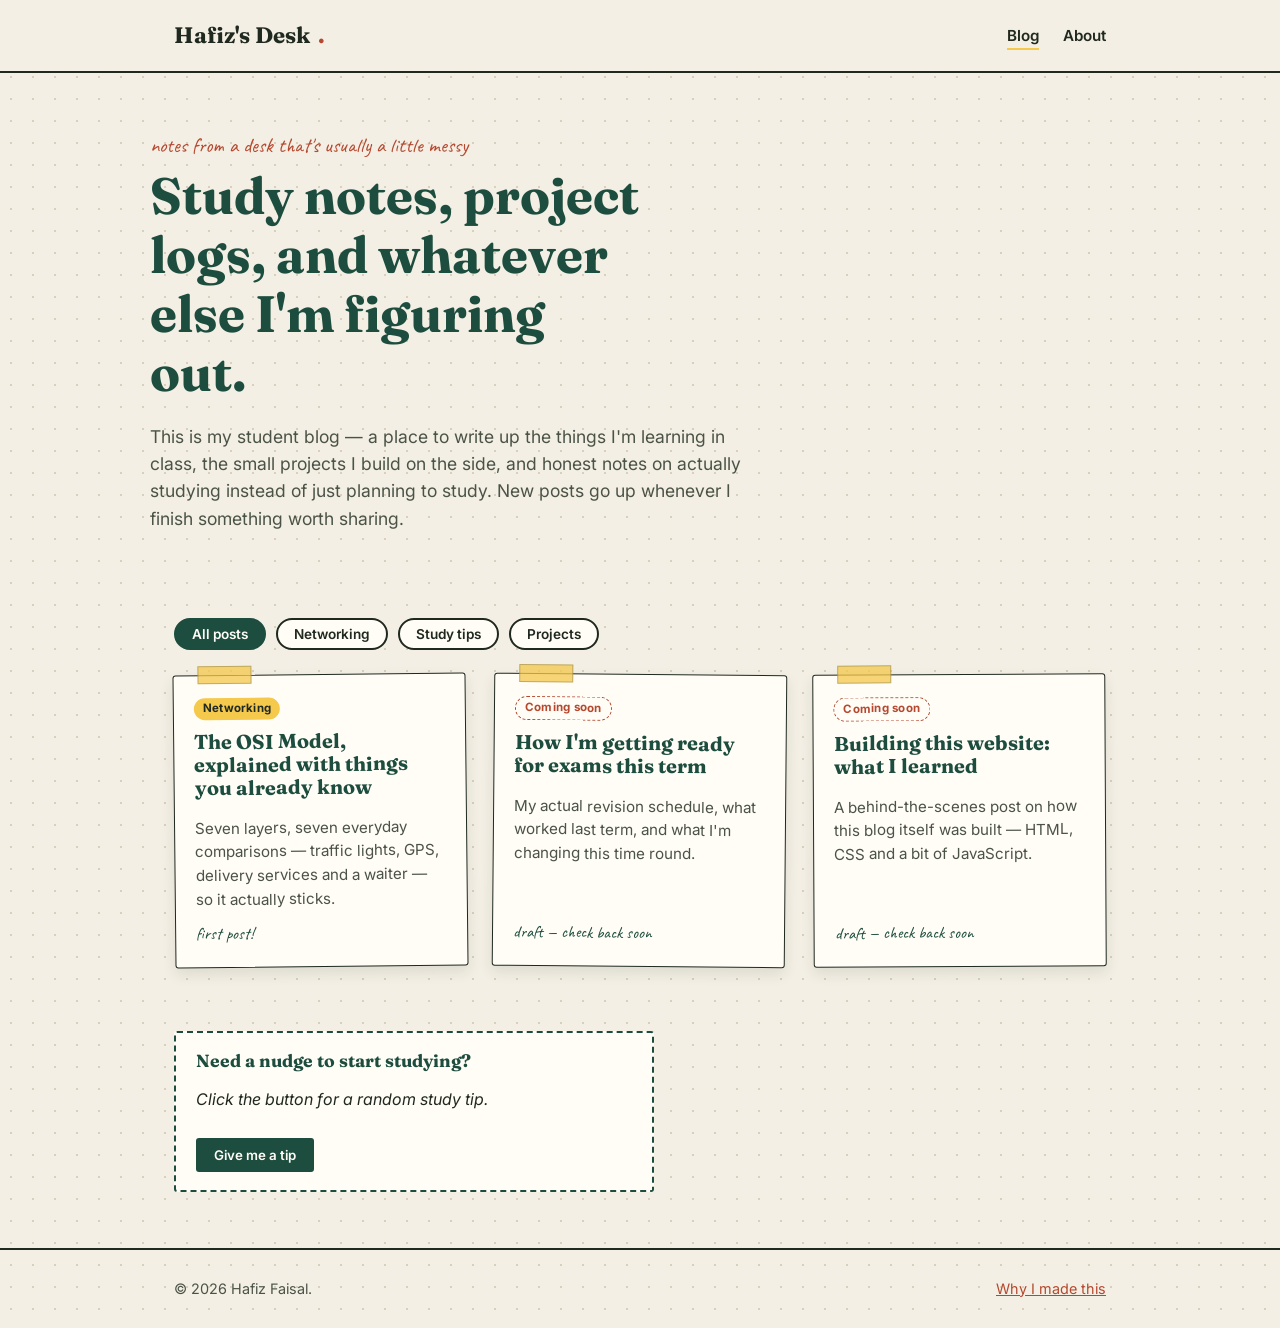
==== index.html @ 6e6094e4 "Initial commit" ====
<!DOCTYPE html>
<html lang="en">
<head>
  <meta charset="UTF-8">
  <meta name="viewport" content="width=device-width, initial-scale=1.0">
  <title>Hafiz's Desk — a student's study & project blog</title>
  <meta name="description" content="Study notes, project logs, and student life from Hafiz Faisal.">
  <link rel="stylesheet" href="style.css">
</head>
<body>

  <header class="site-header">
    <div class="wrap">
      <a href="index.html" class="brand">Hafiz's Desk<span class="dot">.</span></a>
      <nav class="site-nav">
        <ul>
          <li><a href="index.html" class="active">Blog</a></li>
          <li><a href="about.html">About</a></li>
        </ul>
      </nav>
    </div>
  </header>

  <main>
    <section class="hero wrap">
      <span class="kicker">notes from a desk that's usually a little messy</span>
      <h1>Study notes, project logs, and whatever else I'm figuring out.</h1>
      <p class="lede">
        This is my student blog — a place to write up the things I'm learning in
        class, the small projects I build on the side, and honest notes on
        actually studying instead of just planning to study. New posts go up
        whenever I finish something worth sharing.
      </p>
    </section>

    <section class="wrap">
      <!-- Category filter: pure JS, no framework. Good first DOM project. -->
      <div class="filters" id="filters">
        <button class="active" data-filter="all">All posts</button>
        <button data-filter="networking">Networking</button>
        <button data-filter="study-tips">Study tips</button>
        <button data-filter="projects">Projects</button>
      </div>

      <div class="post-grid" id="post-grid">

        <a class="card" href="posts/osi-model.html" data-category="networking">
          <span class="tape"></span>
          <span class="tag">Networking</span>
          <h3>The OSI Model, explained with things you already know</h3>
          <p>Seven layers, seven everyday comparisons — traffic lights, GPS,
             delivery services and a waiter — so it actually sticks.</p>
          <span class="meta">first post!</span>
        </a>

        <a class="card" href="#" data-category="study-tips" aria-disabled="true">
          <span class="tape"></span>
          <span class="tag draft">Coming soon</span>
          <h3>How I'm getting ready for exams this term</h3>
          <p>My actual revision schedule, what worked last term, and what I'm
             changing this time round.</p>
          <span class="meta">draft — check back soon</span>
        </a>

        <a class="card" href="#" data-category="projects" aria-disabled="true">
          <span class="tape"></span>
          <span class="tag draft">Coming soon</span>
          <h3>Building this website: what I learned</h3>
          <p>A behind-the-scenes post on how this blog itself was built —
             HTML, CSS and a bit of JavaScript.</p>
          <span class="meta">draft — check back soon</span>
        </a>

      </div>

      <!-- A small interactive widget so the homepage does something,
           not just lists links. Teaches arrays + Math.random in script.js -->
      <div class="desk-widget">
        <h3>Need a nudge to start studying?</h3>
        <p id="tip-text">Click the button for a random study tip.</p>
        <button id="tip-btn" type="button">Give me a tip</button>
      </div>
    </section>
  </main>

  <footer class="site-footer">
    <div class="wrap">
      <span>&copy; 2026 Hafiz Faisal.</span>
      <span><a href="about.html">Why I made this</a></span>
    </div>
  </footer>

  <script src="script.js"></script>
</body>
</html>
---- style.css ----
/* ============================================================
   Hafiz's Desk — shared styles
   Design idea: a study desk / corkboard. Posts look like index
   cards pinned up, headings use a characterful serif (Fraunces),
   body text is a clean sans (Inter), and small handwritten notes
   use Caveat for that "scribbled in the margin" feeling.
   ============================================================ */

@import url('https://fonts.googleapis.com/css2?family=Fraunces:opsz,wght@9..144,400;9..144,600;9..144,700&family=Inter:wght@400;500;600;700&family=Caveat:wght@600;700&display=swap');

:root{
  /* -- color tokens -- */
  --paper:      #f3efe4;   /* desk / page background */
  --card:       #fffdf6;   /* index card background */
  --ink:        #20291f;   /* near-black, warm dark green-grey for text */
  --ink-soft:   #4b5347;   /* secondary text */
  --pine:       #1d4d3f;   /* deep chalkboard green — headings, nav */
  --highlight:  #f4c94c;   /* highlighter yellow — accents, tags */
  --pencil:     #b5482f;   /* pencil-red — corrections, small emphasis */
  --line:       #d8d0bb;   /* hairline / dashed tape color */

  --radius: 3px;
  --shadow: 0 6px 14px rgba(32, 41, 31, 0.10);
}

*{ box-sizing: border-box; }

html{ scroll-behavior: smooth; }

body{
  margin: 0;
  background: var(--paper);
  color: var(--ink);
  font-family: 'Inter', sans-serif;
  line-height: 1.55;
  /* faint dot-grid, like graph paper on a desk */
  background-image: radial-gradient(var(--line) 1px, transparent 1px);
  background-size: 22px 22px;
}

h1, h2, h3{
  font-family: 'Fraunces', serif;
  color: var(--pine);
  margin: 0 0 0.4em 0;
  line-height: 1.15;
}

a{ color: var(--pencil); }
a:focus-visible, button:focus-visible{
  outline: 3px solid var(--pine);
  outline-offset: 2px;
}

.wrap{
  max-width: 980px;
  margin: 0 auto;
  padding: 0 24px;
}

/* ---------------- header / nav ---------------- */

.site-header{
  border-bottom: 2px solid var(--ink);
  background: var(--paper);
}

.site-header .wrap{
  display: flex;
  align-items: center;
  justify-content: space-between;
  padding-top: 18px;
  padding-bottom: 18px;
  gap: 16px;
}

.brand{
  font-family: 'Fraunces', serif;
  font-weight: 700;
  font-size: 1.4rem;
  color: var(--ink);
  text-decoration: none;
  display: flex;
  align-items: baseline;
  gap: 8px;
}

.brand .dot{ color: var(--pencil); }

nav.site-nav ul{
  list-style: none;
  display: flex;
  gap: 24px;
  margin: 0;
  padding: 0;
}

nav.site-nav a{
  color: var(--ink);
  text-decoration: none;
  font-weight: 600;
  font-size: 0.95rem;
  padding-bottom: 3px;
  border-bottom: 2px solid transparent;
}

nav.site-nav a:hover,
nav.site-nav a.active{
  border-bottom-color: var(--highlight);
}

/* ---------------- hero ---------------- */

.hero{
  padding: 56px 0 40px;
}

.hero .kicker{
  font-family: 'Caveat', cursive;
  font-size: 1.3rem;
  color: var(--pencil);
  display: block;
  margin-bottom: 6px;
}

.hero h1{
  font-size: clamp(2.2rem, 5vw, 3.2rem);
  max-width: 14ch;
}

.hero p.lede{
  max-width: 56ch;
  font-size: 1.1rem;
  color: var(--ink-soft);
}

/* ---------------- category filter ---------------- */

.filters{
  display: flex;
  flex-wrap: wrap;
  gap: 10px;
  margin: 28px 0 8px;
}

.filters button{
  font-family: 'Inter', sans-serif;
  font-weight: 600;
  font-size: 0.85rem;
  background: var(--card);
  border: 2px solid var(--ink);
  border-radius: 999px;
  padding: 6px 16px;
  cursor: pointer;
  color: var(--ink);
}

.filters button.active{
  background: var(--pine);
  border-color: var(--pine);
  color: var(--card);
}

/* ---------------- post grid / index cards ---------------- */

.post-grid{
  display: grid;
  grid-template-columns: repeat(auto-fill, minmax(260px, 1fr));
  gap: 26px;
  margin: 24px 0 64px;
}

.card{
  position: relative;
  background: var(--card);
  border: 1px solid var(--ink);
  border-radius: var(--radius);
  box-shadow: var(--shadow);
  padding: 22px 20px 20px;
  display: flex;
  flex-direction: column;
  gap: 10px;
  text-decoration: none;
  color: var(--ink);
}

/* little bit of "pinned to the board" tilt on alternating cards */
.post-grid .card:nth-child(3n+1){ transform: rotate(-0.6deg); }
.post-grid .card:nth-child(3n+2){ transform: rotate(0.5deg); }
.post-grid .card:nth-child(3n+3){ transform: rotate(-0.3deg); }
.card:hover{ transform: rotate(0deg) translateY(-2px); transition: transform 0.15s ease; }

.card .tape{
  position: absolute;
  top: -10px;
  left: 24px;
  width: 54px;
  height: 18px;
  background: rgba(244, 201, 76, 0.75);
  border: 1px solid rgba(32,41,31,0.25);
}

.tag{
  align-self: flex-start;
  font-size: 0.72rem;
  font-weight: 700;
  letter-spacing: 0.02em;
  background: var(--highlight);
  color: var(--ink);
  padding: 2px 9px;
  border-radius: 999px;
}

.tag.draft{ background: transparent; border: 1.5px dashed var(--pencil); color: var(--pencil); }

.card h3{ font-size: 1.25rem; }

.card p{ color: var(--ink-soft); font-size: 0.95rem; margin: 0; }

.card .meta{
  font-family: 'Caveat', cursive;
  font-size: 1.05rem;
  color: var(--pine);
  margin-top: auto;
}

/* ---------------- sidebar / study-tip widget ---------------- */

.desk-widget{
  border: 2px dashed var(--pine);
  border-radius: var(--radius);
  padding: 18px 20px;
  background: var(--card);
  max-width: 480px;
  margin-bottom: 56px;
}

.desk-widget h3{ font-size: 1.1rem; margin-bottom: 8px; }

.desk-widget button{
  margin-top: 10px;
  background: var(--pine);
  color: var(--card);
  border: none;
  font-weight: 600;
  padding: 9px 18px;
  border-radius: var(--radius);
  cursor: pointer;
  font-family: 'Inter', sans-serif;
}

.desk-widget button:hover{ background: var(--ink); }

#tip-text{ font-style: italic; }

/* ---------------- article page ---------------- */

.progress-bar{
  position: fixed;
  top: 0; left: 0;
  height: 4px;
  background: var(--pencil);
  width: 0%;
  z-index: 50;
}

article.post{ padding: 44px 0 70px; }

article.post .eyebrow{
  font-family: 'Caveat', cursive;
  color: var(--pencil);
  font-size: 1.2rem;
}

article.post h1{ font-size: clamp(2rem, 4.5vw, 2.7rem); max-width: 20ch; }

.layer-list{
  list-style: none;
  margin: 36px 0;
  padding: 0;
  border-left: 3px solid var(--pine);
}

.layer-list li{
  position: relative;
  padding: 4px 0 30px 30px;
}

.layer-list li .num{
  position: absolute;
  left: -19px;
  top: 2px;
  width: 34px;
  height: 34px;
  border-radius: 50%;
  background: var(--pine);
  color: var(--card);
  font-family: 'Fraunces', serif;
  font-weight: 700;
  display: flex;
  align-items: center;
  justify-content: center;
}

.layer-list h2{ font-size: 1.3rem; margin-bottom: 6px; }

.example{
  background: var(--card);
  border-left: 4px solid var(--highlight);
  padding: 10px 16px;
  margin-top: 8px;
  font-size: 0.95rem;
}

.mnemonic{
  border: 2px solid var(--ink);
  border-radius: var(--radius);
  padding: 20px 22px;
  margin: 40px 0;
}

.mnemonic button{
  background: var(--highlight);
  border: 2px solid var(--ink);
  border-radius: var(--radius);
  padding: 8px 16px;
  font-weight: 700;
  cursor: pointer;
}

#mnemonic-answer{ margin-top: 14px; font-family: 'Caveat', cursive; font-size: 1.4rem; display: none; }

/* ---------------- footer ---------------- */

footer.site-footer{
  border-top: 2px solid var(--ink);
  padding: 28px 0;
  font-size: 0.9rem;
  color: var(--ink-soft);
}

footer.site-footer .wrap{
  display: flex;
  justify-content: space-between;
  flex-wrap: wrap;
  gap: 10px;
}

/* ---------------- accessibility: respect reduced motion ---------------- */
@media (prefers-reduced-motion: reduce){
  html{ scroll-behavior: auto; }
  .card, .card:hover{ transition: none !important; }
}

/* ---------------- small screens ---------------- */
@media (max-width: 640px){
  .site-header .wrap{ flex-direction: column; align-items: flex-start; gap: 10px; }
  nav.site-nav ul{ gap: 16px; flex-wrap: wrap; }
  .post-grid .card{ transform: none !important; }
}
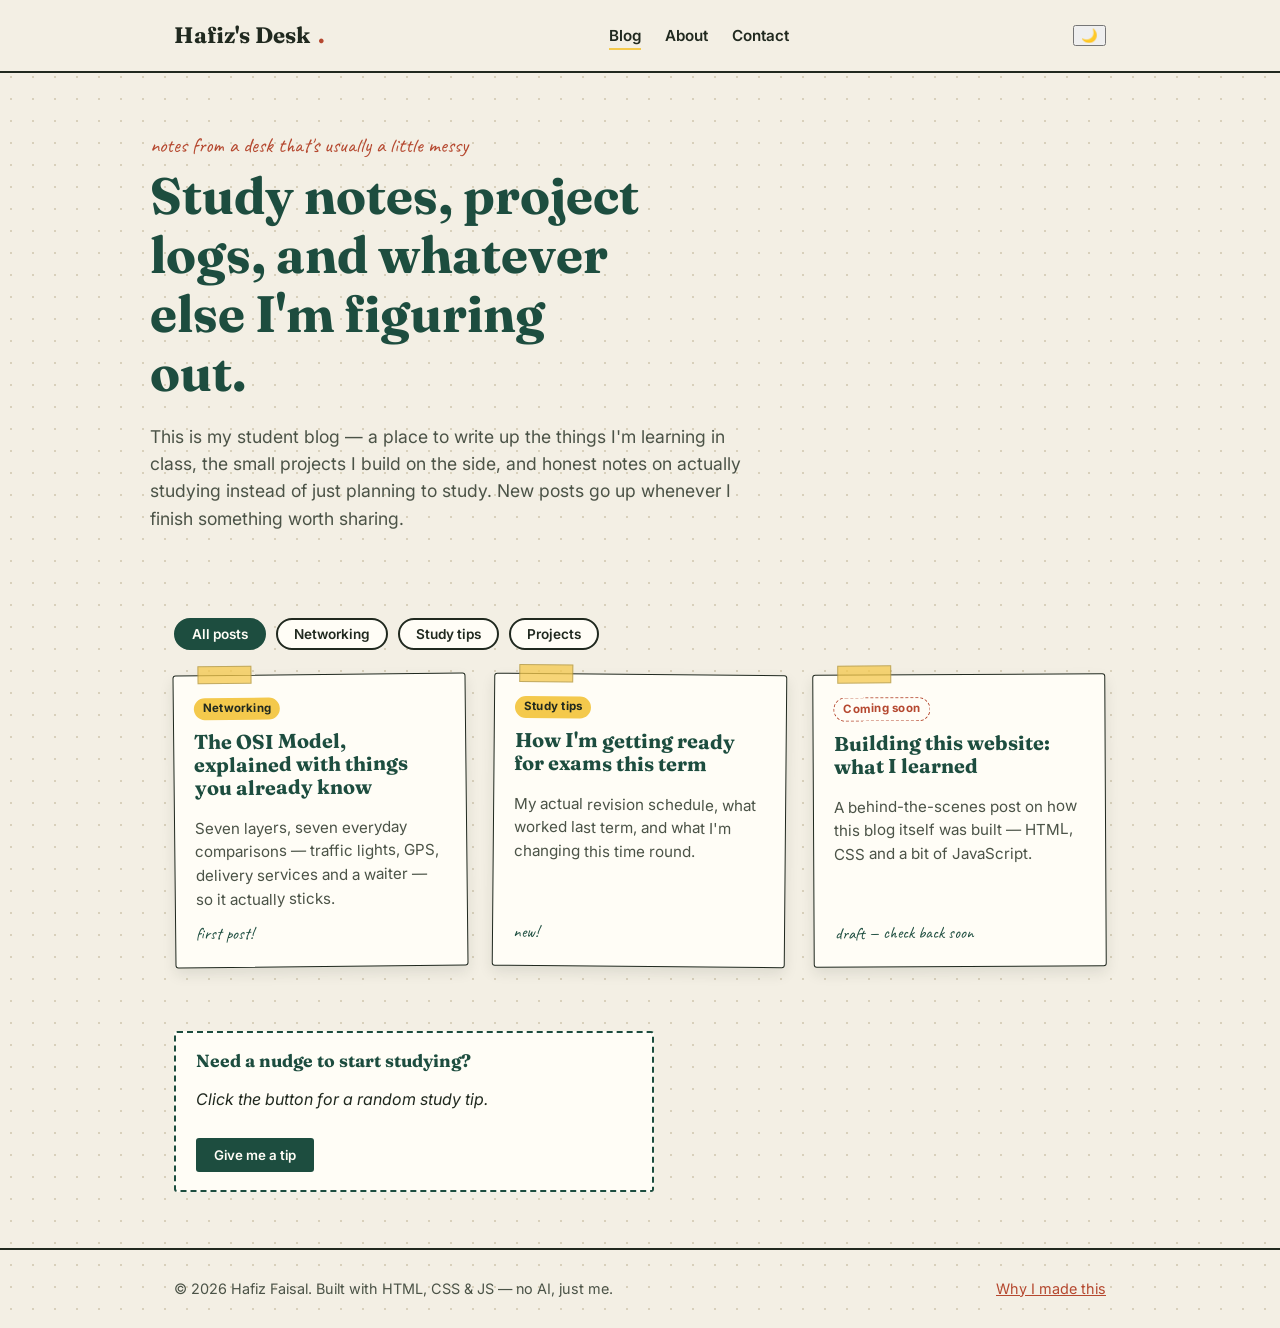
==== commit 2fede9bf: "update index.html" ====
--- a/index.html
+++ b/index.html
@@ -16,8 +16,10 @@
         <ul>
           <li><a href="index.html" class="active">Blog</a></li>
           <li><a href="about.html">About</a></li>
+          <li><a href="contact.html">Contact</a></li>
         </ul>
       </nav>
+      <button id="theme-toggle" type="button" aria-label="Toggle dark mode">🌙</button>
     </div>
   </header>
 
@@ -53,13 +55,13 @@
           <span class="meta">first post!</span>
         </a>
 
-        <a class="card" href="#" data-category="study-tips" aria-disabled="true">
+        <a class="card" href="posts/exam-prep.html" data-category="study-tips">
           <span class="tape"></span>
-          <span class="tag draft">Coming soon</span>
+          <span class="tag">Study tips</span>
           <h3>How I'm getting ready for exams this term</h3>
           <p>My actual revision schedule, what worked last term, and what I'm
              changing this time round.</p>
-          <span class="meta">draft — check back soon</span>
+          <span class="meta">new!</span>
         </a>
 
         <a class="card" href="#" data-category="projects" aria-disabled="true">
@@ -85,7 +87,7 @@
 
   <footer class="site-footer">
     <div class="wrap">
-      <span>&copy; 2026 Hafiz Faisal.</span>
+      <span>&copy; 2026 Hafiz Faisal. Built with HTML, CSS &amp; JS — no AI, just me.</span>
       <span><a href="about.html">Why I made this</a></span>
     </div>
   </footer>
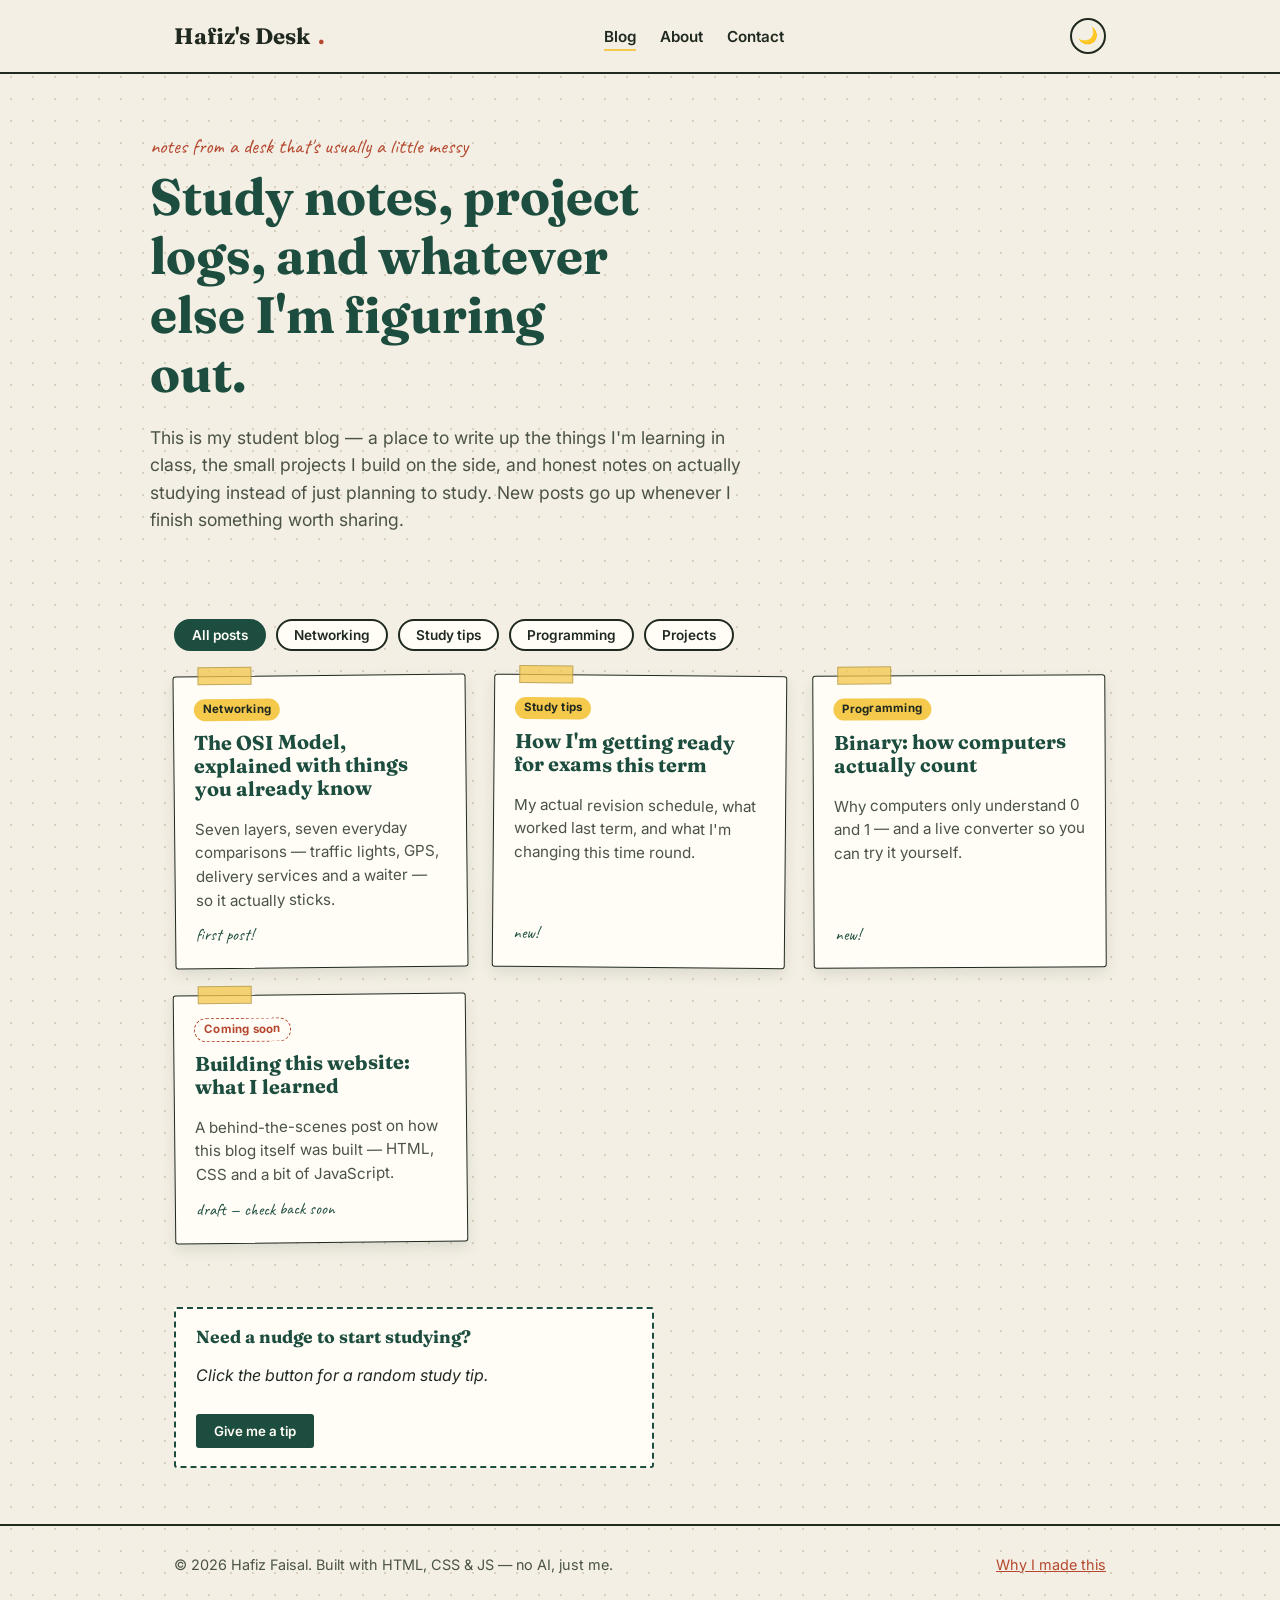
==== commit aa89dcf0: "post - 2 & customer support" ====
--- a/index.html
+++ b/index.html
@@ -41,6 +41,7 @@
         <button class="active" data-filter="all">All posts</button>
         <button data-filter="networking">Networking</button>
         <button data-filter="study-tips">Study tips</button>
+        <button data-filter="programming">Programming</button>
         <button data-filter="projects">Projects</button>
       </div>
 
@@ -61,6 +62,15 @@
           <h3>How I'm getting ready for exams this term</h3>
           <p>My actual revision schedule, what worked last term, and what I'm
              changing this time round.</p>
+          <span class="meta">new!</span>
+        </a>
+
+        <a class="card" href="posts/binary-numbers.html" data-category="programming">
+          <span class="tape"></span>
+          <span class="tag">Programming</span>
+          <h3>Binary: how computers actually count</h3>
+          <p>Why computers only understand 0 and 1 — and a live converter
+             so you can try it yourself.</p>
           <span class="meta">new!</span>
         </a>
 
@@ -94,4 +104,4 @@
 
   <script src="script.js"></script>
 </body>
-</html>
+</html>
--- a/style.css
+++ b/style.css
@@ -23,6 +23,19 @@
   --shadow: 0 6px 14px rgba(32, 41, 31, 0.10);
 }
 
+/* Dark mode: same names, swapped values. Toggled by adding
+   data-theme="dark" to <html> — see script.js. */
+html[data-theme="dark"]{
+  --paper:      #1b211c;
+  --card:       #242b24;
+  --ink:        #ece7d8;
+  --ink-soft:   #b7bcae;
+  --pine:       #7fc9ae;
+  --highlight:  #f4c94c;
+  --pencil:     #e08a6f;
+  --line:       #333c31;
+}
+
 *{ box-sizing: border-box; }
 
 html{ scroll-behavior: smooth; }
@@ -36,6 +49,11 @@
   /* faint dot-grid, like graph paper on a desk */
   background-image: radial-gradient(var(--line) 1px, transparent 1px);
   background-size: 22px 22px;
+  transition: background-color 0.2s ease, color 0.2s ease;
+}
+
+@media (prefers-reduced-motion: reduce){
+  body{ transition: none; }
 }
 
 h1, h2, h3{
@@ -107,6 +125,21 @@
 nav.site-nav a.active{
   border-bottom-color: var(--highlight);
 }
+
+#theme-toggle{
+  background: none;
+  border: 2px solid var(--ink);
+  border-radius: 999px;
+  width: 36px;
+  height: 36px;
+  font-size: 1rem;
+  line-height: 1;
+  cursor: pointer;
+  color: var(--ink);
+  margin-left: 8px;
+}
+
+#theme-toggle:hover{ background: var(--highlight); border-color: var(--highlight); }
 
 /* ---------------- hero ---------------- */
 
@@ -329,6 +362,56 @@
 
 #mnemonic-answer{ margin-top: 14px; font-family: 'Caveat', cursive; font-size: 1.4rem; display: none; }
 
+/* ---------------- contact form ---------------- */
+
+.contact-form{
+  max-width: 480px;
+  display: flex;
+  flex-direction: column;
+  gap: 16px;
+  margin: 32px 0 60px;
+}
+
+.contact-form label{
+  font-weight: 600;
+  font-size: 0.9rem;
+  display: flex;
+  flex-direction: column;
+  gap: 6px;
+}
+
+.contact-form input,
+.contact-form textarea{
+  font-family: 'Inter', sans-serif;
+  font-size: 1rem;
+  padding: 10px 12px;
+  border: 2px solid var(--ink);
+  border-radius: var(--radius);
+  background: var(--card);
+  color: var(--ink);
+}
+
+.contact-form textarea{ resize: vertical; min-height: 120px; }
+
+.contact-form button{
+  align-self: flex-start;
+  background: var(--pine);
+  color: var(--card);
+  border: none;
+  font-weight: 600;
+  padding: 10px 22px;
+  border-radius: var(--radius);
+  cursor: pointer;
+  font-family: 'Inter', sans-serif;
+}
+
+.contact-form button:hover{ background: var(--ink); }
+
+.form-note{
+  font-size: 0.85rem;
+  color: var(--ink-soft);
+}
+
 /* ---------------- footer ---------------- */
 
 footer.site-footer{
@@ -356,4 +439,4 @@
   .site-header .wrap{ flex-direction: column; align-items: flex-start; gap: 10px; }
   nav.site-nav ul{ gap: 16px; flex-wrap: wrap; }
   .post-grid .card{ transform: none !important; }
-}
+}
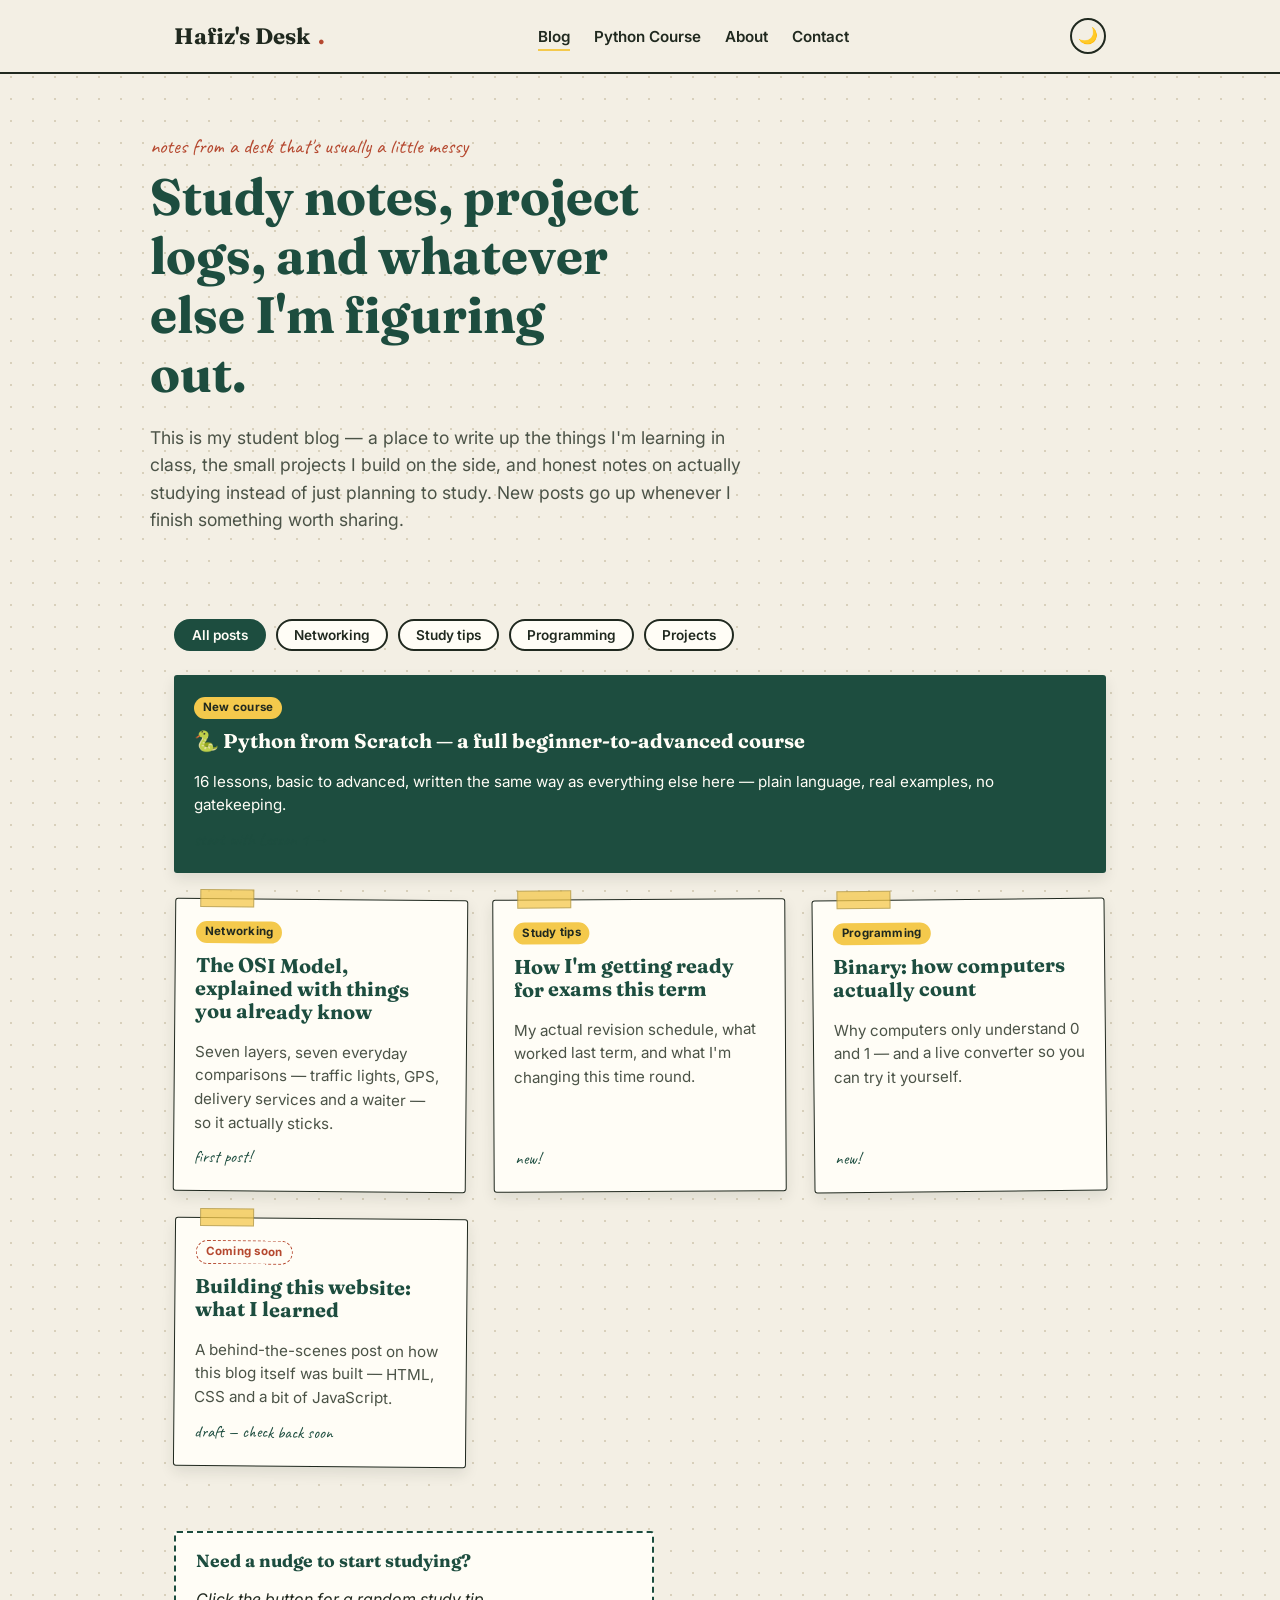
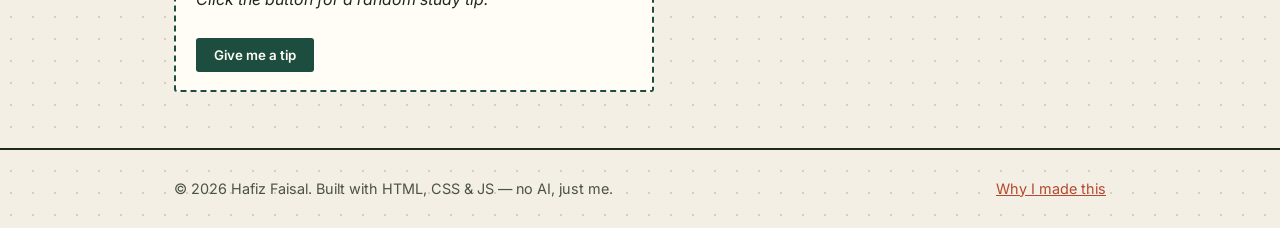
==== commit 8ba28a70: "#4 post - Python Course (Ex 1)" ====
--- a/index.html
+++ b/index.html
@@ -15,6 +15,7 @@
       <nav class="site-nav">
         <ul>
           <li><a href="index.html" class="active">Blog</a></li>
+          <li><a href="python-course/index.html">Python Course</a></li>
           <li><a href="about.html">About</a></li>
           <li><a href="contact.html">Contact</a></li>
         </ul>
@@ -46,6 +47,14 @@
       </div>
 
       <div class="post-grid" id="post-grid">
+
+        <a class="card featured-card" href="python-course/index.html" data-category="all">
+          <span class="tag">New course</span>
+          <h3>🐍 Python from Scratch — a full beginner-to-advanced course</h3>
+          <p>16 lessons, basic to advanced, written the same way as everything
+             else here — plain language, real examples, no gatekeeping.</p>
+          <span class="meta">start with Lesson 1 &rarr;</span>
+        </a>
 
         <a class="card" href="posts/osi-model.html" data-category="networking">
           <span class="tape"></span>
--- a/style.css
+++ b/style.css
@@ -412,6 +412,121 @@
   color: var(--ink-soft);
 }
 
+/* ---------------- code blocks & tricks (Python course) ---------------- */
+
+.codeblock{
+  background: #1e1e2e;
+  color: #e2e2f0;
+  padding: 16px 18px;
+  border-radius: 6px;
+  font-family: 'Consolas', 'Monaco', monospace;
+  font-size: 0.88rem;
+  line-height: 1.6;
+  overflow-x: auto;
+  margin: 18px 0;
+}
+
+.codeblock .label{
+  font-size: 0.7rem;
+  color: #8b8bae;
+  text-transform: uppercase;
+  letter-spacing: 0.06em;
+  margin-bottom: 8px;
+  display: block;
+}
+
+.trick-box{
+  background: rgba(244, 201, 76, 0.18);
+  border: 2px dashed var(--highlight);
+  border-radius: var(--radius);
+  padding: 16px 20px;
+  margin: 26px 0;
+}
+
+.trick-box strong{ color: var(--pencil); }
+
+.lesson-nav{
+  display: flex;
+  justify-content: space-between;
+  gap: 16px;
+  margin: 40px 0;
+  padding-top: 20px;
+  border-top: 2px solid var(--ink);
+}
+
+.lesson-nav a, .lesson-nav span{
+  font-weight: 600;
+  text-decoration: none;
+}
+
+.lesson-nav .disabled{ color: var(--ink-soft); opacity: 0.5; }
+
+/* ---------------- course hub ---------------- */
+
+.course-tier{ margin: 36px 0; }
+
+.course-tier h2{
+  font-size: 1.4rem;
+  border-bottom: 3px solid var(--highlight);
+  display: inline-block;
+  padding-bottom: 4px;
+}
+
+.lesson-list{
+  list-style: none;
+  padding: 0;
+  margin: 18px 0;
+  display: flex;
+  flex-direction: column;
+  gap: 10px;
+}
+
+.lesson-list li a, .lesson-list li span{
+  display: flex;
+  align-items: center;
+  gap: 12px;
+  padding: 14px 18px;
+  border: 1px solid var(--ink);
+  border-radius: var(--radius);
+  background: var(--card);
+  text-decoration: none;
+  color: var(--ink);
+  font-weight: 600;
+}
+
+.lesson-list li span.locked{
+  color: var(--ink-soft);
+  border-style: dashed;
+  font-weight: 500;
+}
+
+.lesson-list .lnum{
+  background: var(--pine);
+  color: var(--card);
+  width: 26px;
+  height: 26px;
+  border-radius: 50%;
+  display: flex;
+  align-items: center;
+  justify-content: center;
+  font-size: 0.8rem;
+  flex-shrink: 0;
+}
+
+.lesson-list li span.locked .lnum{ background: var(--ink-soft); }
+
+/* featured card on the homepage pointing at the course */
+.featured-card{
+  grid-column: 1 / -1;
+  background: var(--pine);
+  color: var(--card);
+  border: none;
+  transform: none !important;
+}
+
+.featured-card h3, .featured-card p{ color: var(--card); }
+.featured-card .tag{ background: var(--highlight); color: var(--ink); }
+
 /* ---------------- footer ---------------- */
 
 footer.site-footer{
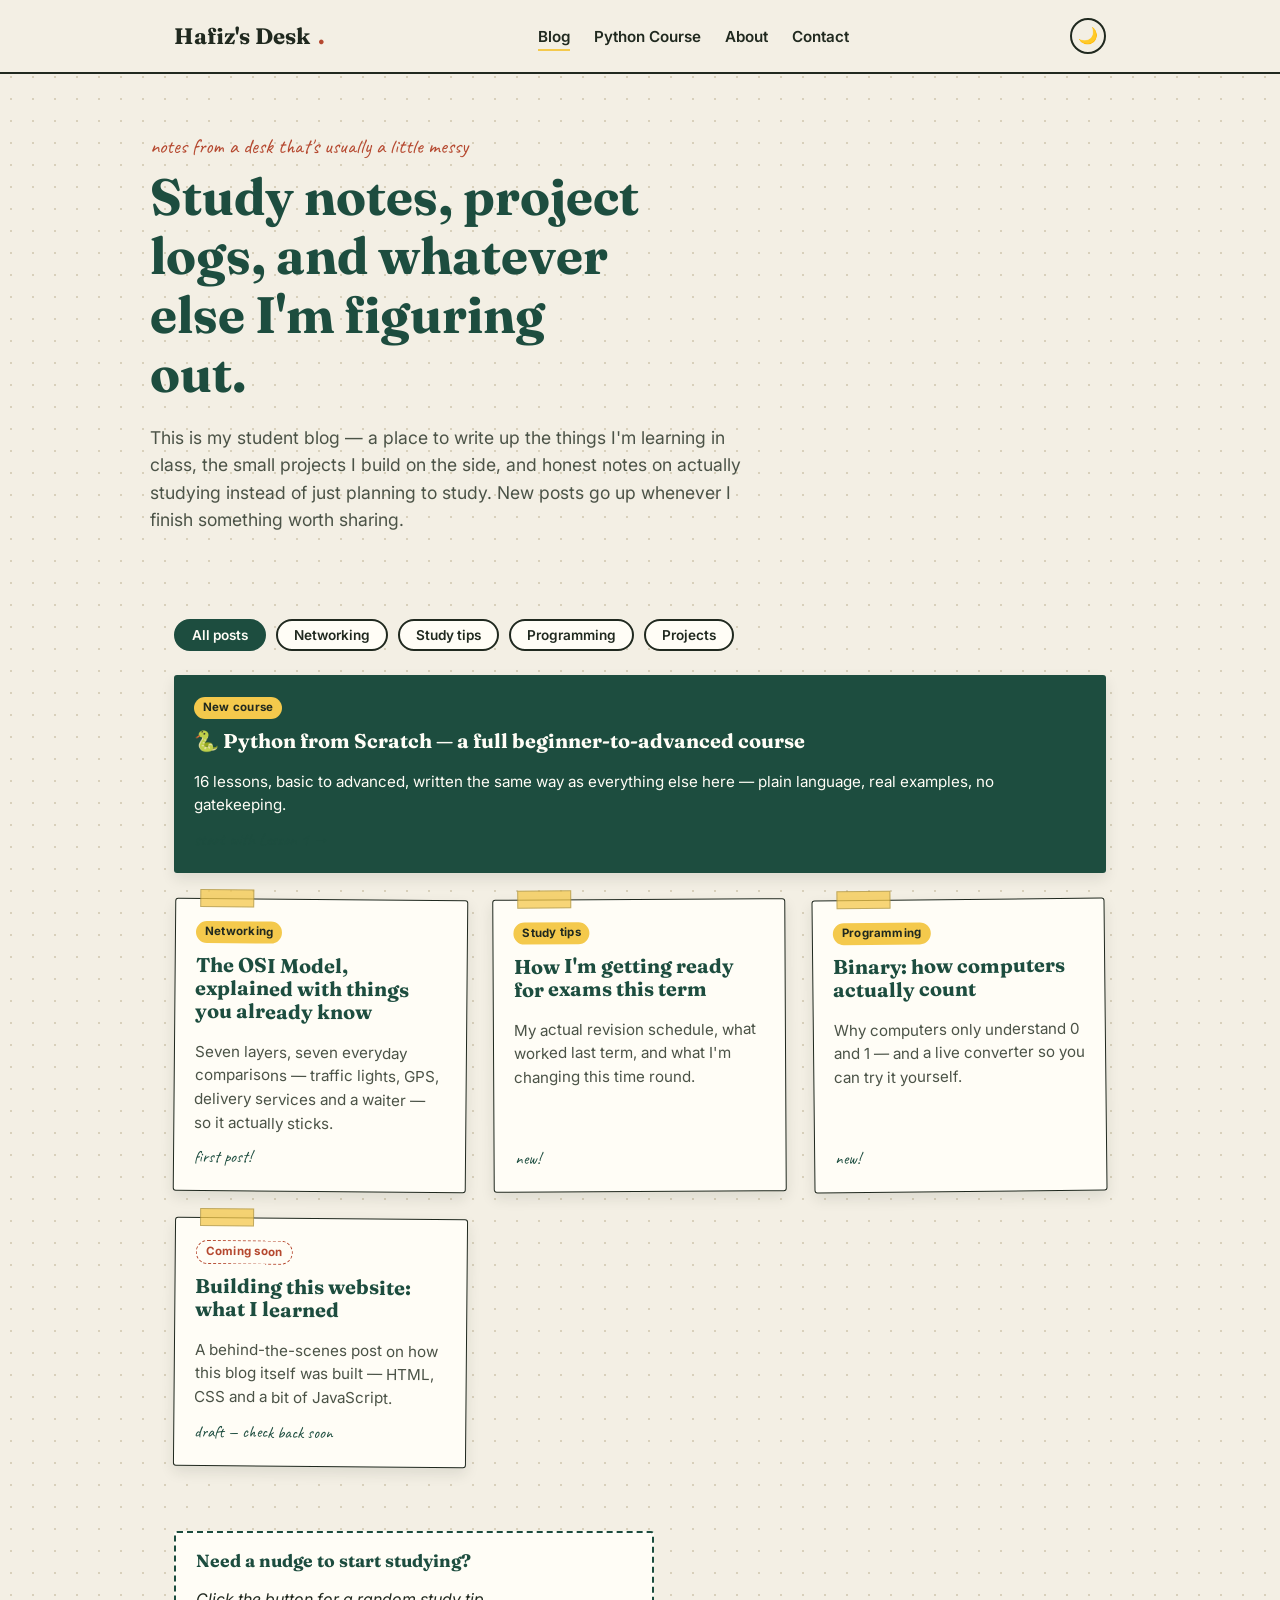
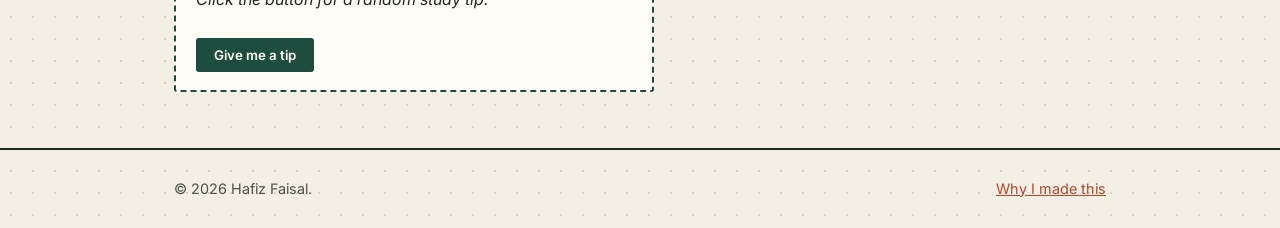
==== commit 62b37f99: "#8 post  - Python Lesson 5 - Loops" ====
--- a/index.html
+++ b/index.html
@@ -106,7 +106,7 @@
 
   <footer class="site-footer">
     <div class="wrap">
-      <span>&copy; 2026 Hafiz Faisal. Built with HTML, CSS &amp; JS — no AI, just me.</span>
+      <span>&copy; 2026 Hafiz Faisal.</span>
       <span><a href="about.html">Why I made this</a></span>
     </div>
   </footer>
--- a/style.css
+++ b/style.css
@@ -46,6 +46,7 @@
   color: var(--ink);
   font-family: 'Inter', sans-serif;
   line-height: 1.55;
+  overflow-x: hidden;
   /* faint dot-grid, like graph paper on a desk */
   background-image: radial-gradient(var(--line) 1px, transparent 1px);
   background-size: 22px 22px;
@@ -197,7 +198,7 @@
 
 .post-grid{
   display: grid;
-  grid-template-columns: repeat(auto-fill, minmax(260px, 1fr));
+  grid-template-columns: repeat(auto-fill, minmax(240px, 1fr));
   gap: 26px;
   margin: 24px 0 64px;
 }
@@ -422,6 +423,8 @@
   font-family: 'Consolas', 'Monaco', monospace;
   font-size: 0.88rem;
   line-height: 1.6;
+  white-space: pre-wrap;
+  word-break: break-word;
   overflow-x: auto;
   margin: 18px 0;
 }
@@ -527,6 +530,49 @@
 .featured-card h3, .featured-card p{ color: var(--card); }
 .featured-card .tag{ background: var(--highlight); color: var(--ink); }
 
+/* ---------------- practice exercises ---------------- */
+
+.exercise-box{
+  border: 2px solid var(--pine);
+  border-radius: var(--radius);
+  padding: 18px 20px;
+  margin: 20px 0;
+  background: var(--card);
+}
+
+.exercise-box .exercise-title{
+  font-weight: 700;
+  color: var(--pine);
+  display: block;
+  margin-bottom: 6px;
+}
+
+.reveal-btn{
+  margin-top: 12px;
+  background: var(--highlight);
+  border: 2px solid var(--ink);
+  border-radius: var(--radius);
+  padding: 8px 16px;
+  font-weight: 700;
+  font-family: 'Inter', sans-serif;
+  cursor: pointer;
+}
+
+.reveal-content{
+  display: none;
+  margin-top: 14px;
+}
+
+.reveal-content.visible{ display: block; }
+
+.practice-section{
+  margin: 44px 0;
+  padding-top: 28px;
+  border-top: 3px dashed var(--line);
+}
+
+.practice-section > h2{ font-size: 1.5rem; }
+
 /* ---------------- footer ---------------- */
 
 footer.site-footer{
@@ -550,8 +596,108 @@
 }
 
 /* ---------------- small screens ---------------- */
+
+/* Safety net: nothing on the page should ever cause horizontal
+   scrolling, no matter how narrow the screen is. */
+html, body{
+  max-width: 100%;
+  overflow-x: hidden;
+}
+
+img, svg, iframe{ max-width: 100%; }
+
+@media (max-width: 780px){
+  .site-header .wrap{
+    flex-direction: column;
+    align-items: flex-start;
+    gap: 10px;
+  }
+
+  .site-header{ position: relative; }
+
+  #theme-toggle{
+    position: absolute;
+    top: 20px;
+    right: 20px;
+  }
+
+  nav.site-nav ul{ gap: 14px; flex-wrap: wrap; row-gap: 8px; }
+}
+
 @media (max-width: 640px){
-  .site-header .wrap{ flex-direction: column; align-items: flex-start; gap: 10px; }
-  nav.site-nav ul{ gap: 16px; flex-wrap: wrap; }
+  .wrap{ padding: 0 16px; }
+
+  #theme-toggle{ top: 18px; right: 16px; }
+
+  .hero{ padding: 36px 0 24px; }
+  .hero h1{ max-width: 100%; }
+
+  /* one column of cards is far more readable than a cramped grid */
+  .post-grid{ grid-template-columns: 1fr; }
   .post-grid .card{ transform: none !important; }
+
+  .card{ padding: 20px 16px 18px; }
+
+  .desk-widget{ padding: 16px; }
+
+  article.post{ padding: 30px 0 50px; }
+
+  .layer-list{
+    border-left: none;
+    padding-left: 0;
+  }
+
+  .layer-list li{
+    position: relative;
+    padding: 0 0 26px 0;
+  }
+
+  .layer-list li .num{
+    position: static;
+    float: left;
+    width: 30px;
+    height: 30px;
+    margin-right: 12px;
+    font-size: 0.85rem;
+  }
+
+  .layer-list li h2{
+    overflow: hidden; /* creates a new block context so the heading sits beside the circle, not under it */
+    margin: 0 0 8px 0;
+    font-size: 1.1rem;
+    line-height: 30px; /* vertically lines up with the circle */
+  }
+
+  /* Everything else in a step (paragraphs, code blocks, examples —
+     anything at all) drops below the circle at full width. clear:both
+     is what actually guarantees this, regardless of element type. */
+  .layer-list li > *:not(.num):not(h2){
+    clear: both;
+    display: block;
+    width: 100%;
+  }
+
+  .codeblock{
+    font-size: 0.8rem;
+    padding: 12px 14px;
+  }
+
+  .lesson-list li a, .lesson-list li span{
+    padding: 12px 14px;
+    font-size: 0.92rem;
+  }
+
+  .contact-form{ max-width: 100%; }
+
+  footer.site-footer .wrap{
+    flex-direction: column;
+    align-items: flex-start;
+  }
+}
+
+@media (max-width: 400px){
+  .brand{ font-size: 1.2rem; }
+  .hero h1{ font-size: 1.9rem; }
+  nav.site-nav ul{ gap: 10px; }
+  nav.site-nav a{ font-size: 0.88rem; }
 }
